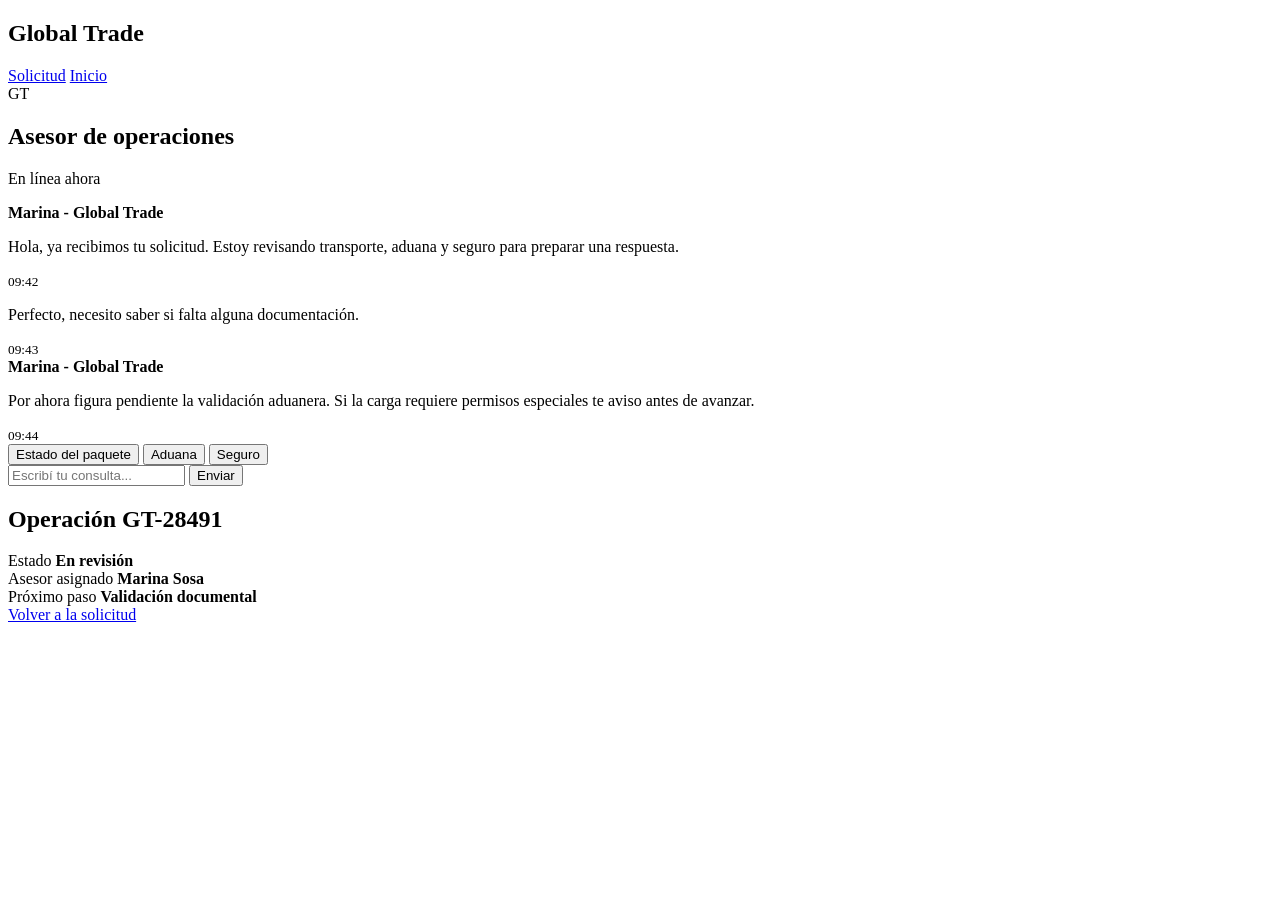
==== asesor.html @ 9d3f3be0 "Add files via upload" ====
<!DOCTYPE html>
<html lang="es">
<head>
<meta charset="UTF-8">
<meta name="viewport" content="width=device-width, initial-scale=1.0">
<title>Asesor log&iacute;stico | Global Trade</title>
<link rel="stylesheet" href="styles.css">
</head>

<body class="asesor-page">

<nav class="nav">
  <h2>Global Trade</h2>
  <div class="nav-links">
    <a href="enviado correcto.html">Solicitud</a>
    <a href="mys.html">Inicio</a>
  </div>
</nav>

<main class="advisor-shell">
  <section class="advisor-panel">
    <div class="advisor-header">
      <div class="advisor-avatar">GT</div>
      <div>
        <h1>Asesor de operaciones</h1>
        <p><span></span> En l&iacute;nea ahora</p>
      </div>
    </div>

    <div class="chat-window" id="chatWindow">
      <div class="message advisor">
        <strong>Marina - Global Trade</strong>
        <p>Hola, ya recibimos tu solicitud. Estoy revisando transporte, aduana y seguro para preparar una respuesta.</p>
        <small>09:42</small>
      </div>

      <div class="message user">
        <p>Perfecto, necesito saber si falta alguna documentaci&oacute;n.</p>
        <small>09:43</small>
      </div>

      <div class="message advisor">
        <strong>Marina - Global Trade</strong>
        <p>Por ahora figura pendiente la validaci&oacute;n aduanera. Si la carga requiere permisos especiales te aviso antes de avanzar.</p>
        <small>09:44</small>
      </div>
    </div>

    <div class="quick-actions">
      <button type="button" data-message="Quiero consultar el estado del paquete">Estado del paquete</button>
      <button type="button" data-message="Necesito ayuda con aduana">Aduana</button>
      <button type="button" data-message="Quiero agregar seguro a la carga">Seguro</button>
    </div>

    <form class="advisor-input" id="advisorForm">
      <input id="advisorMessage" type="text" placeholder="Escrib&iacute; tu consulta..." autocomplete="off">
      <button type="submit">Enviar</button>
    </form>
  </section>

  <aside class="case-panel">
    <h2>Operaci&oacute;n GT-28491</h2>

    <div>
      <span>Estado</span>
      <strong>En revisi&oacute;n</strong>
    </div>

    <div>
      <span>Asesor asignado</span>
      <strong>Marina Sosa</strong>
    </div>

    <div>
      <span>Pr&oacute;ximo paso</span>
      <strong>Validaci&oacute;n documental</strong>
    </div>

    <a href="enviado correcto.html" class="btn ghost">Volver a la solicitud</a>
  </aside>
</main>

<script src="asesor.js"></script>

</body>
</html>
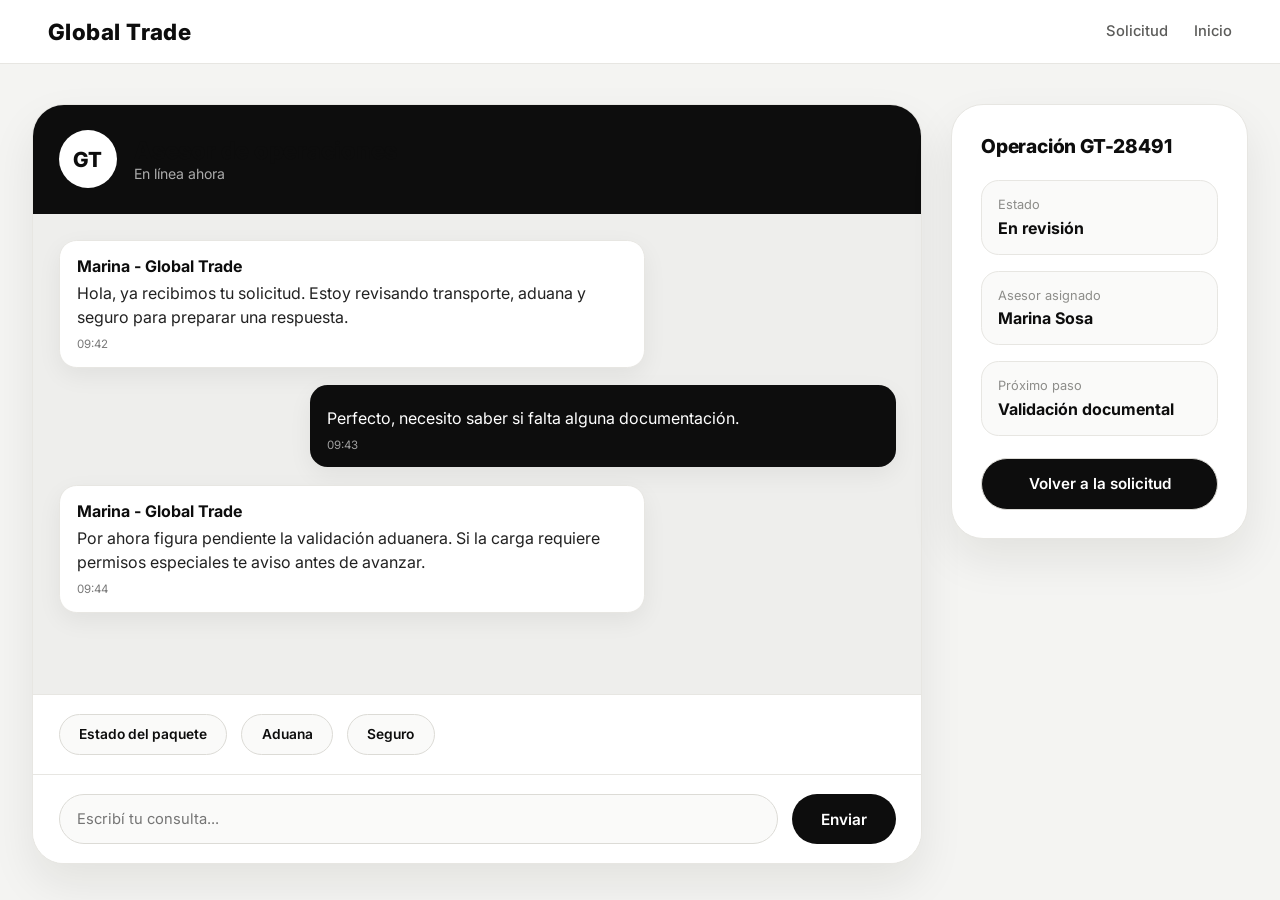
==== commit d5b368b2: "Add files via upload" ====
--- a/asesor.html
+++ b/asesor.html
@@ -13,7 +13,7 @@
   <h2>Global Trade</h2>
   <div class="nav-links">
     <a href="enviado correcto.html">Solicitud</a>
-    <a href="mys.html">Inicio</a>
+    <a href="index.html">Inicio</a>
   </div>
 </nav>
 
--- a/styles.css
+++ b/styles.css
@@ -0,0 +1,1876 @@
+@import url('https://fonts.googleapis.com/css2?family=Inter:wght@300;400;500;600;700;800;900&display=swap');
+
+:root {
+  color-scheme: light;
+  --bg: #f4f4f2;
+  --bg-soft: #eeeeec;
+  --surface: #ffffff;
+  --surface-alt: #fafaf9;
+  --ink: #0d0d0d;
+  --ink-soft: #222222;
+  --body: #5c5c5a;
+  --muted: #8d8d8a;
+  --border: #e7e6e2;
+  --border-strong: #dcdbd6;
+  --accent: #0d0d0d;
+  --accent-contrast: #ffffff;
+  --success: #16a34a;
+  --danger: #dc2626;
+  --radius-xl: 2rem;
+  --radius-lg: 1.5rem;
+  --radius-md: 1.1rem;
+  --radius-sm: 0.75rem;
+  --shadow-sm: 0 8px 24px rgba(20, 20, 18, 0.06);
+  --shadow-md: 0 20px 45px rgba(20, 20, 18, 0.08);
+  --shadow-lg: 0 30px 70px rgba(20, 20, 18, 0.12);
+}
+
+* {
+  box-sizing: border-box;
+  margin: 0;
+  padding: 0;
+}
+
+html {
+  scroll-behavior: smooth;
+}
+
+body {
+  font-family: 'Inter', 'Segoe UI', sans-serif;
+  color: var(--body);
+  min-height: 100vh;
+  overflow-x: hidden;
+  background: var(--bg);
+}
+
+img, video {
+  max-width: 100%;
+  display: block;
+}
+
+h1, h2, h3, h4 {
+  color: var(--ink);
+  font-weight: 800;
+  letter-spacing: -0.01em;
+}
+
+a {
+  color: inherit;
+}
+
+/* ============ HEADER ============ */
+
+.site-header {
+  position: sticky;
+  top: 0;
+  z-index: 100;
+  background: rgba(255, 255, 255, 0.92);
+  backdrop-filter: blur(14px);
+  border-bottom: 1px solid var(--border);
+}
+
+.navbar {
+  max-width: 1280px;
+  margin: 0 auto;
+  padding: 1rem 1.5rem;
+  display: flex;
+  justify-content: space-between;
+  align-items: center;
+  gap: 1.25rem;
+}
+
+.brand {
+  display: flex;
+  align-items: center;
+  gap: 0.7rem;
+  text-decoration: none;
+  color: var(--ink);
+}
+
+.brand-mark {
+  display: grid;
+  place-items: center;
+  width: 40px;
+  height: 40px;
+  border-radius: 12px;
+  background: var(--ink);
+  color: white;
+  flex-shrink: 0;
+}
+
+.brand-mark svg {
+  width: 20px;
+  height: 20px;
+}
+
+.brand-text {
+  display: flex;
+  flex-direction: column;
+  line-height: 1.15;
+}
+
+.brand-text strong {
+  font-weight: 800;
+  font-size: 0.98rem;
+  letter-spacing: 0.02em;
+}
+
+.brand-text span {
+  font-size: 0.62rem;
+  font-weight: 600;
+  letter-spacing: 0.12em;
+  text-transform: uppercase;
+  color: var(--muted);
+}
+
+.nav-links {
+  display: flex;
+  align-items: center;
+  gap: 1.6rem;
+  flex-wrap: wrap;
+}
+
+.nav-links a {
+  color: var(--body);
+  text-decoration: none;
+  font-weight: 500;
+  font-size: 0.92rem;
+  position: relative;
+  padding: 0.3rem 0;
+  transition: color 0.2s ease;
+}
+
+.nav-links a:hover {
+  color: var(--ink);
+}
+
+.nav-links a.active {
+  color: var(--ink);
+  font-weight: 600;
+}
+
+.nav-links a.active::after {
+  content: '';
+  position: absolute;
+  left: 50%;
+  bottom: -0.35rem;
+  width: 4px;
+  height: 4px;
+  border-radius: 50%;
+  background: var(--ink);
+  transform: translateX(-50%);
+}
+
+.header-actions {
+  display: flex;
+  align-items: center;
+  gap: 1.4rem;
+}
+
+.phone-block {
+  display: flex;
+  flex-direction: column;
+  line-height: 1.25;
+  text-align: right;
+}
+
+.phone-block strong {
+  font-size: 0.92rem;
+  font-weight: 700;
+  color: var(--ink);
+}
+
+.phone-block span {
+  font-size: 0.74rem;
+  color: var(--muted);
+}
+
+.login-btn {
+  padding: 0.75rem 1.1rem;
+  border-radius: 999px;
+  background: var(--ink);
+  color: white !important;
+  text-decoration: none;
+  font-weight: 600;
+  font-size: 0.88rem;
+  white-space: nowrap;
+  transition: transform 0.25s ease, box-shadow 0.25s ease, background 0.25s ease;
+}
+
+.login-btn:hover {
+  transform: translateY(-2px);
+  background: #262626;
+}
+
+/* ============ LAYOUT ============ */
+
+.page-shell {
+  max-width: 1280px;
+  margin: 0 auto;
+  padding: 0 1.5rem;
+}
+
+.section {
+  padding: 5.5rem 0 0;
+}
+
+.eyebrow {
+  display: inline-flex;
+  align-items: center;
+  gap: 0.4rem;
+  padding: 0.4rem 0.85rem;
+  border: 1px solid var(--border-strong);
+  background: var(--surface);
+  color: var(--ink-soft);
+  border-radius: 999px;
+  font-size: 0.72rem;
+  font-weight: 700;
+  letter-spacing: 0.14em;
+  text-transform: uppercase;
+  margin-bottom: 1.1rem;
+}
+
+.eyebrow::before {
+  content: '';
+  width: 6px;
+  height: 6px;
+  border-radius: 50%;
+  background: var(--ink);
+}
+
+/* ============ HERO ============ */
+
+.hero-section {
+  background: var(--bg-soft);
+  padding: 3rem 0 4rem;
+}
+
+.hero {
+  max-width: 1280px;
+  margin: 0 auto;
+  padding: 2.5rem 1.5rem 3.5rem;
+  display: grid;
+  grid-template-columns: 1.05fr 0.95fr;
+  gap: 3rem;
+  align-items: center;
+}
+
+.hero h1 {
+  font-size: clamp(2.3rem, 3.6vw, 3.4rem);
+  line-height: 1.08;
+  margin-bottom: 1.2rem;
+}
+
+.hero h1 .muted-line {
+  color: var(--muted);
+  font-weight: 700;
+  display: block;
+}
+
+.hero p {
+  color: var(--body);
+  line-height: 1.75;
+  max-width: 480px;
+  font-size: 1.02rem;
+}
+
+.hero-actions {
+  display: flex;
+  flex-wrap: wrap;
+  align-items: center;
+  gap: 1.4rem;
+  margin: 1.8rem 0 2.4rem;
+}
+
+.btn {
+  display: inline-flex;
+  align-items: center;
+  justify-content: center;
+  gap: 0.5rem;
+  padding: 1rem 1.6rem;
+  border-radius: 999px;
+  text-decoration: none;
+  font-weight: 600;
+  font-size: 0.95rem;
+  white-space: nowrap;
+  border: 1px solid transparent;
+  cursor: pointer;
+  transition: transform 0.25s ease, box-shadow 0.25s ease, background 0.25s ease, color 0.25s ease;
+}
+
+.btn svg {
+  width: 16px;
+  height: 16px;
+  flex-shrink: 0;
+}
+
+.btn.primary {
+  color: white;
+  background: var(--ink);
+  box-shadow: var(--shadow-sm);
+}
+
+.btn.primary:hover {
+  transform: translateY(-2px);
+  background: #262626;
+  box-shadow: var(--shadow-md);
+}
+
+.btn.outline {
+  color: var(--ink);
+  background: var(--surface);
+  border-color: var(--border-strong);
+}
+
+.btn.outline:hover {
+  transform: translateY(-2px);
+  border-color: var(--ink);
+  box-shadow: var(--shadow-sm);
+}
+
+.btn.inverse {
+  color: var(--ink);
+  background: white;
+}
+
+.btn.inverse:hover {
+  transform: translateY(-2px);
+  box-shadow: var(--shadow-md);
+}
+
+.play-link {
+  display: inline-flex;
+  align-items: center;
+  gap: 0.7rem;
+  text-decoration: none;
+  color: var(--ink);
+  font-weight: 600;
+  font-size: 0.92rem;
+}
+
+.play-circle {
+  display: grid;
+  place-items: center;
+  width: 46px;
+  height: 46px;
+  border-radius: 50%;
+  background: var(--surface);
+  border: 1px solid var(--border-strong);
+  box-shadow: var(--shadow-sm);
+  transition: transform 0.25s ease, box-shadow 0.25s ease;
+}
+
+.play-link:hover .play-circle {
+  transform: scale(1.06);
+  box-shadow: var(--shadow-md);
+}
+
+.play-circle svg {
+  width: 15px;
+  height: 15px;
+  margin-left: 2px;
+}
+
+.hero-badges {
+  list-style: none;
+  display: grid;
+  grid-template-columns: repeat(2, minmax(0, 1fr));
+  gap: 1.3rem 1.6rem;
+}
+
+.hero-badge {
+  display: flex;
+  align-items: center;
+  gap: 0.7rem;
+}
+
+.badge-icon {
+  display: grid;
+  place-items: center;
+  width: 22px;
+  height: 22px;
+  color: var(--ink);
+  flex-shrink: 0;
+}
+
+.badge-icon svg {
+  width: 100%;
+  height: 100%;
+}
+
+.hero-badge span {
+  display: block;
+  font-size: 0.8rem;
+  line-height: 1.35;
+  color: var(--body);
+  font-weight: 500;
+}
+
+.hero-media {
+  position: relative;
+}
+
+.hero-image-frame {
+  position: relative;
+  border-radius: var(--radius-xl);
+  overflow: hidden;
+  min-height: 460px;
+  box-shadow: var(--shadow-lg);
+}
+
+.hero-image-frame img {
+  width: 100%;
+  height: 100%;
+  min-height: 460px;
+  object-fit: cover;
+}
+
+.hero-image-frame::after {
+  content: '';
+  position: absolute;
+  inset: 0;
+  background: linear-gradient(180deg, rgba(13, 13, 13, 0.05), rgba(13, 13, 13, 0.35));
+}
+
+.trust-badge {
+  position: absolute;
+  top: 1.6rem;
+  right: -1rem;
+  display: flex;
+  align-items: center;
+  gap: 0.8rem;
+  padding: 0.9rem 1.2rem;
+  background: var(--surface);
+  border-radius: 999px;
+  box-shadow: var(--shadow-lg);
+  z-index: 2;
+}
+
+.avatar-stack {
+  display: flex;
+}
+
+.avatar-stack img {
+  width: 34px;
+  height: 34px;
+  border-radius: 50%;
+  border: 2px solid white;
+  object-fit: cover;
+}
+
+.avatar-stack img:not(:first-child) {
+  margin-left: -12px;
+}
+
+.trust-badge p {
+  font-size: 0.8rem;
+  line-height: 1.3;
+  color: var(--body);
+}
+
+.trust-badge strong {
+  display: block;
+  color: var(--ink);
+  font-size: 0.95rem;
+}
+
+/* ============ STATS STRIP ============ */
+
+.stats-bar {
+  position: relative;
+  z-index: 3;
+  max-width: 1120px;
+  margin: -3.2rem auto 0;
+  padding: 1.6rem 1rem;
+  display: grid;
+  grid-template-columns: repeat(4, minmax(0, 1fr));
+  gap: 1rem;
+  background: var(--ink);
+  border-radius: var(--radius-lg);
+  box-shadow: var(--shadow-lg);
+}
+
+.stat-item {
+  padding: 0.4rem;
+  text-align: center;
+  border-left: 1px solid rgba(255, 255, 255, 0.14);
+}
+
+.stat-item:first-child {
+  border-left: none;
+}
+
+.stat-item strong {
+  display: block;
+  color: white;
+  font-size: 1.5rem;
+  margin-bottom: 0.25rem;
+}
+
+.stat-item span {
+  color: rgba(255, 255, 255, 0.6);
+  font-size: 0.82rem;
+}
+
+/* ============ CONTENT PANEL ============ */
+
+.content-panel {
+  background: var(--surface);
+  border-radius: var(--radius-xl) var(--radius-xl) 0 0;
+  padding-top: 1rem;
+  margin-top: -2.5rem;
+  position: relative;
+  z-index: 1;
+}
+
+.section-heading {
+  max-width: 760px;
+  margin-bottom: 2.2rem;
+}
+
+.section-head-row {
+  display: flex;
+  justify-content: space-between;
+  align-items: flex-end;
+  gap: 1rem;
+  max-width: 100%;
+}
+
+.section-heading h2 {
+  font-size: clamp(1.85rem, 2.4vw, 2.5rem);
+  line-height: 1.15;
+  margin-bottom: 0.75rem;
+}
+
+.section-heading p {
+  color: var(--body);
+  line-height: 1.75;
+}
+
+.text-link {
+  display: inline-flex;
+  align-items: center;
+  gap: 0.4rem;
+  color: var(--ink);
+  text-decoration: none;
+  font-weight: 600;
+  font-size: 0.92rem;
+  white-space: nowrap;
+  padding-bottom: 0.4rem;
+}
+
+.text-link svg {
+  width: 16px;
+  height: 16px;
+  transition: transform 0.2s ease;
+}
+
+.text-link:hover svg {
+  transform: translateX(3px);
+}
+
+/* ============ ABOUT ============ */
+
+.about-grid {
+  display: grid;
+  grid-template-columns: 0.95fr 1.05fr;
+  gap: 3.5rem;
+  align-items: center;
+  padding-bottom: 6rem;
+}
+
+.about-copy h2 {
+  font-size: clamp(1.8rem, 2.3vw, 2.3rem);
+  line-height: 1.2;
+  margin-bottom: 1rem;
+}
+
+.about-copy h2 .muted-line {
+  color: var(--muted);
+}
+
+.about-copy p {
+  line-height: 1.8;
+  margin-bottom: 1.6rem;
+}
+
+.about-feature {
+  display: flex;
+  align-items: center;
+  gap: 0.9rem;
+  padding: 1rem 0;
+  border-top: 1px solid var(--border);
+  border-bottom: 1px solid var(--border);
+  margin-bottom: 1.8rem;
+}
+
+.about-feature .badge-icon {
+  width: 26px;
+  height: 26px;
+}
+
+.about-feature span {
+  font-weight: 500;
+  color: var(--ink-soft);
+  font-size: 0.95rem;
+}
+
+.about-media {
+  position: relative;
+  min-height: 420px;
+}
+
+.about-img-main {
+  width: 78%;
+  border-radius: var(--radius-lg);
+  overflow: hidden;
+  box-shadow: var(--shadow-md);
+}
+
+.about-img-main img {
+  width: 100%;
+  height: 340px;
+  object-fit: cover;
+}
+
+.about-img-sub {
+  position: absolute;
+  right: 0;
+  bottom: -1.5rem;
+  width: 52%;
+  border-radius: var(--radius-lg);
+  overflow: hidden;
+  border: 6px solid var(--surface);
+  box-shadow: var(--shadow-lg);
+}
+
+.about-img-sub img {
+  width: 100%;
+  height: 220px;
+  object-fit: cover;
+}
+
+/* ============ SERVICES ============ */
+
+.services-grid,
+.benefits-grid,
+.process-grid,
+.quote-grid {
+  display: grid;
+  gap: 1.3rem;
+}
+
+.services-grid {
+  grid-template-columns: repeat(auto-fit, minmax(250px, 1fr));
+  padding-bottom: 6rem;
+}
+
+.service-card {
+  position: relative;
+  background: var(--surface-alt);
+  border: 1px solid var(--border);
+  border-radius: var(--radius-lg);
+  overflow: hidden;
+  transition: transform 0.25s ease, box-shadow 0.25s ease, border-color 0.25s ease;
+}
+
+.service-card:hover {
+  transform: translateY(-5px);
+  box-shadow: var(--shadow-md);
+  border-color: var(--border-strong);
+}
+
+.service-media {
+  height: 160px;
+  overflow: hidden;
+}
+
+.service-media img {
+  width: 100%;
+  height: 100%;
+  object-fit: cover;
+  transition: transform 0.4s ease;
+}
+
+.service-card:hover .service-media img {
+  transform: scale(1.06);
+}
+
+.service-body {
+  padding: 1.4rem 1.4rem 1.6rem;
+  position: relative;
+}
+
+.service-body h3 {
+  font-size: 1.08rem;
+  margin-bottom: 0.7rem;
+}
+
+.service-list {
+  list-style: none;
+  display: flex;
+  flex-direction: column;
+  gap: 0.45rem;
+  margin-bottom: 0.5rem;
+}
+
+.service-list li {
+  display: flex;
+  align-items: flex-start;
+  gap: 0.5rem;
+  font-size: 0.86rem;
+  color: var(--body);
+  line-height: 1.4;
+}
+
+.service-list svg {
+  width: 15px;
+  height: 15px;
+  flex-shrink: 0;
+  margin-top: 0.15rem;
+  color: var(--ink);
+}
+
+.service-arrow {
+  position: absolute;
+  right: 1.2rem;
+  bottom: 1.2rem;
+  display: grid;
+  place-items: center;
+  width: 38px;
+  height: 38px;
+  border-radius: 50%;
+  background: var(--ink);
+  color: white;
+  transition: transform 0.25s ease;
+}
+
+.service-card:hover .service-arrow {
+  transform: rotate(45deg);
+}
+
+.service-arrow svg {
+  width: 15px;
+  height: 15px;
+}
+
+/* ============ BENEFITS ============ */
+
+.benefits-grid {
+  grid-template-columns: repeat(auto-fit, minmax(230px, 1fr));
+  padding-bottom: 6rem;
+}
+
+.benefit-card {
+  padding: 1.6rem;
+  background: var(--surface);
+  border: 1px solid var(--border);
+  border-radius: var(--radius-lg);
+  transition: transform 0.25s ease, box-shadow 0.25s ease, border-color 0.25s ease;
+}
+
+.benefit-card:hover {
+  transform: translateY(-4px);
+  box-shadow: var(--shadow-md);
+  border-color: var(--border-strong);
+}
+
+.benefit-icon {
+  display: grid;
+  place-items: center;
+  width: 46px;
+  height: 46px;
+  border-radius: 14px;
+  background: var(--bg-soft);
+  color: var(--ink);
+  margin-bottom: 1.1rem;
+}
+
+.benefit-icon svg {
+  width: 22px;
+  height: 22px;
+}
+
+.benefit-card h3 {
+  font-size: 1.05rem;
+  margin-bottom: 0.5rem;
+}
+
+.benefit-card p {
+  line-height: 1.7;
+  font-size: 0.92rem;
+}
+
+/* ============ PROCESS ============ */
+
+.process-grid {
+  grid-template-columns: repeat(auto-fit, minmax(210px, 1fr));
+  padding-bottom: 6rem;
+}
+
+.process-card {
+  padding: 1.6rem;
+  background: var(--surface-alt);
+  border: 1px solid var(--border);
+  border-radius: var(--radius-lg);
+}
+
+.process-number {
+  width: 42px;
+  height: 42px;
+  display: grid;
+  place-items: center;
+  border-radius: 50%;
+  background: var(--ink);
+  color: white;
+  font-weight: 700;
+  font-size: 0.9rem;
+  margin-bottom: 1rem;
+}
+
+.process-card h3 {
+  font-size: 1.02rem;
+  margin-bottom: 0.5rem;
+}
+
+.process-card p {
+  line-height: 1.7;
+  font-size: 0.92rem;
+}
+
+/* ============ QUOTE GRID ============ */
+
+.quote-grid {
+  grid-template-columns: repeat(2, minmax(0, 1fr));
+  padding-bottom: 6rem;
+}
+
+.quote-card {
+  display: block;
+  text-decoration: none;
+  color: inherit;
+  padding: 1.8rem;
+  background: var(--surface);
+  border: 1px solid var(--border);
+  border-radius: var(--radius-lg);
+  transition: transform 0.25s ease, box-shadow 0.25s ease, border-color 0.25s ease;
+}
+
+.quote-card:hover {
+  transform: translateY(-4px);
+  box-shadow: var(--shadow-md);
+  border-color: var(--border-strong);
+}
+
+.quote-card h3 {
+  font-size: 1.15rem;
+  margin-bottom: 0.5rem;
+}
+
+.quote-card p {
+  line-height: 1.7;
+}
+
+/* ============ FORMS ============ */
+
+.form-shell {
+  background: var(--surface-alt);
+  border: 1px solid var(--border);
+  border-radius: var(--radius-xl);
+  padding: 2rem;
+  margin-bottom: 6rem;
+}
+
+.form-shell-header {
+  margin-bottom: 1.8rem;
+}
+
+.form-shell-header h2 {
+  font-size: clamp(1.6rem, 2vw, 2rem);
+  margin-bottom: 0.4rem;
+}
+
+.form-shell-header p {
+  line-height: 1.7;
+}
+
+.form-grid {
+  display: grid;
+  grid-template-columns: 1.35fr 0.85fr;
+  gap: 1.6rem;
+}
+
+.quote-form {
+  display: flex;
+  flex-direction: column;
+  gap: 0.9rem;
+}
+
+.form-block h3 {
+  color: var(--ink);
+  font-size: 1rem;
+  margin-top: 0.3rem;
+}
+
+.quote-form h3 {
+  font-size: 0.72rem;
+  font-weight: 700;
+  letter-spacing: 0.08em;
+  text-transform: uppercase;
+  color: var(--muted);
+  padding-bottom: 0.6rem;
+  margin-top: 0.8rem;
+  border-bottom: 1px solid var(--border);
+}
+
+.quote-form h3:first-child {
+  margin-top: 0;
+}
+
+.quote-form input,
+.quote-form select,
+.quote-form textarea {
+  width: 100%;
+  padding: 0.9rem 1rem;
+  border-radius: var(--radius-sm);
+  border: 1px solid var(--border-strong);
+  background: var(--surface);
+  color: var(--ink);
+  font-family: inherit;
+  font-size: 0.95rem;
+  outline: none;
+  transition: border-color 0.25s ease, box-shadow 0.25s ease;
+}
+
+.quote-form textarea {
+  min-height: 110px;
+  resize: vertical;
+}
+
+.quote-form input:focus,
+.quote-form select:focus,
+.quote-form textarea:focus {
+  border-color: var(--ink);
+  box-shadow: 0 0 0 3px rgba(13, 13, 13, 0.08);
+}
+
+.quote-form input::placeholder,
+.quote-form textarea::placeholder {
+  color: var(--muted);
+}
+
+.quote-form > label {
+  font-size: 0.72rem;
+  font-weight: 700;
+  letter-spacing: 0.06em;
+  text-transform: uppercase;
+  color: var(--muted);
+  margin-top: 0.2rem;
+}
+
+.checkbox-group {
+  display: flex;
+  flex-wrap: wrap;
+  gap: 0.7rem;
+}
+
+.checkbox-group label {
+  display: flex;
+  align-items: center;
+  gap: 0.45rem;
+  padding: 0.6rem 0.9rem;
+  border-radius: 999px;
+  color: var(--body);
+  background: var(--surface);
+  border: 1px solid var(--border-strong);
+  font-size: 0.88rem;
+  transition: border-color 0.2s ease, background 0.2s ease;
+}
+
+.checkbox-group input {
+  accent-color: var(--ink);
+}
+
+.checkbox-group label:has(input:checked) {
+  border-color: var(--ink);
+  background: var(--bg-soft);
+  color: var(--ink);
+  font-weight: 500;
+}
+
+.form-block {
+  padding: 1.1rem;
+  border-radius: var(--radius-md);
+  background: var(--surface);
+  border: 1px solid var(--border);
+}
+
+.upload-grid {
+  display: grid;
+  grid-template-columns: repeat(2, minmax(0, 1fr));
+  gap: 0.75rem;
+  margin-top: 0.7rem;
+}
+
+.upload-box {
+  position: relative;
+  display: flex;
+  flex-direction: column;
+  align-items: center;
+  justify-content: center;
+  gap: 0.4rem;
+  min-height: 104px;
+  padding: 1rem;
+  border-radius: var(--radius-sm);
+  border: 1.5px dashed var(--border-strong);
+  background: var(--surface-alt);
+  color: var(--muted);
+  font-size: 0.85rem;
+  text-align: center;
+  cursor: pointer;
+  transition: transform 0.25s ease, border-color 0.25s ease, background 0.25s ease;
+}
+
+.upload-box::before {
+  content: "";
+  width: 20px;
+  height: 20px;
+  background: url("data:image/svg+xml,%3Csvg xmlns='http://www.w3.org/2000/svg' viewBox='0 0 24 24' fill='none' stroke='%238d8d8a' stroke-width='1.8' stroke-linecap='round' stroke-linejoin='round'%3E%3Cpath d='M12 16V4M12 4l-4 4M12 4l4 4'/%3E%3Cpath d='M4 16v2a2 2 0 002 2h12a2 2 0 002-2v-2'/%3E%3C/svg%3E") no-repeat center / contain;
+}
+
+.upload-box:hover {
+  transform: translateY(-2px);
+  border-color: var(--ink);
+  background: var(--bg-soft);
+}
+
+.upload-box input {
+  position: absolute;
+  inset: 0;
+  opacity: 0;
+  cursor: pointer;
+}
+
+.info-panel {
+  padding: 1.4rem;
+  align-self: start;
+  display: flex;
+  flex-direction: column;
+  gap: 1rem;
+}
+
+.panel-card {
+  padding: 1.3rem 1.4rem;
+  border-radius: var(--radius-md);
+  background: var(--surface);
+  border: 1px solid var(--border);
+}
+
+.panel-card h3 {
+  font-size: 0.72rem;
+  font-weight: 700;
+  letter-spacing: 0.08em;
+  text-transform: uppercase;
+  color: var(--muted);
+  margin-bottom: 0.9rem;
+}
+
+.panel-card ul {
+  list-style: none;
+  padding-left: 0;
+  display: flex;
+  flex-direction: column;
+  gap: 0.65rem;
+}
+
+.panel-card li {
+  position: relative;
+  padding-left: 1.3rem;
+  line-height: 1.5;
+  font-size: 0.92rem;
+}
+
+.panel-card li::before {
+  content: "";
+  position: absolute;
+  left: 0;
+  top: 0.5em;
+  width: 7px;
+  height: 7px;
+  border-radius: 2px;
+  background: var(--ink);
+}
+
+button {
+  width: 100%;
+  padding: 1rem 1rem;
+  border: none;
+  border-radius: var(--radius-sm);
+  background: var(--ink);
+  color: white;
+  font-family: inherit;
+  font-size: 0.96rem;
+  font-weight: 600;
+  cursor: pointer;
+  transition: transform 0.25s ease, box-shadow 0.25s ease, background 0.25s ease;
+}
+
+button:hover {
+  transform: translateY(-2px);
+  background: #262626;
+  box-shadow: var(--shadow-sm);
+}
+
+/* ============ CTA ============ */
+
+.cta-card {
+  position: relative;
+  padding: 3rem;
+  display: flex;
+  justify-content: space-between;
+  align-items: center;
+  gap: 1.5rem;
+  background: var(--ink);
+  border-radius: var(--radius-xl);
+  overflow: hidden;
+  margin-bottom: 5rem;
+}
+
+.cta-card::before {
+  content: '';
+  position: absolute;
+  inset: 0;
+  background: linear-gradient(120deg, rgba(255, 255, 255, 0.06), transparent 60%);
+}
+
+.cta-card > * {
+  position: relative;
+  z-index: 1;
+}
+
+.cta-card h2 {
+  color: white;
+  font-size: clamp(1.5rem, 2.2vw, 2rem);
+  margin-bottom: 0.6rem;
+}
+
+.cta-card p {
+  color: rgba(255, 255, 255, 0.65);
+  line-height: 1.7;
+  max-width: 480px;
+}
+
+.cta-card .eyebrow {
+  background: rgba(255, 255, 255, 0.08);
+  border-color: rgba(255, 255, 255, 0.16);
+  color: rgba(255, 255, 255, 0.85);
+}
+
+.cta-card .eyebrow::before {
+  background: white;
+}
+
+/* ============ FOOTER ============ */
+
+.site-footer {
+  background: var(--surface);
+  border-top: 1px solid var(--border);
+}
+
+.footer-grid {
+  max-width: 1280px;
+  margin: 0 auto;
+  padding: 3.5rem 1.5rem 2rem;
+  display: grid;
+  grid-template-columns: 1.4fr repeat(3, 1fr);
+  gap: 2rem;
+}
+
+.footer-brand p {
+  color: var(--body);
+  line-height: 1.7;
+  margin-top: 0.8rem;
+  max-width: 280px;
+}
+
+.footer-col h4 {
+  font-size: 0.85rem;
+  text-transform: uppercase;
+  letter-spacing: 0.08em;
+  margin-bottom: 1rem;
+  color: var(--ink);
+}
+
+.footer-col ul {
+  list-style: none;
+  display: flex;
+  flex-direction: column;
+  gap: 0.65rem;
+}
+
+.footer-col a {
+  color: var(--body);
+  text-decoration: none;
+  font-size: 0.92rem;
+  transition: color 0.2s ease;
+}
+
+.footer-col a:hover {
+  color: var(--ink);
+}
+
+.footer-bottom {
+  max-width: 1280px;
+  margin: 0 auto;
+  padding: 1.5rem 1.5rem 2.2rem;
+  border-top: 1px solid var(--border);
+  color: var(--muted);
+  font-size: 0.85rem;
+  text-align: center;
+}
+
+/* ============ REVEAL ANIM ============ */
+
+.reveal {
+  opacity: 0;
+  transform: translateY(24px);
+  transition: opacity 0.7s ease, transform 0.7s ease;
+}
+
+.reveal.visible {
+  opacity: 1;
+  transform: translateY(0);
+}
+
+#imoField {
+  transition: all 0.3s ease;
+  opacity: 0;
+  transform: translateY(-8px);
+}
+
+#imoField.active {
+  opacity: 1;
+  transform: translateY(0);
+}
+
+/* ============ ASESOR / CHAT PAGE ============ */
+
+body.asesor-page {
+  background: var(--bg);
+  min-height: 100vh;
+}
+
+.nav {
+  display: flex;
+  justify-content: space-between;
+  align-items: center;
+  padding: 1.1rem 3rem;
+  background: var(--surface);
+  color: var(--ink);
+  border-bottom: 1px solid var(--border);
+}
+
+.nav h2 {
+  font-size: 1.4rem;
+  letter-spacing: 0.02em;
+}
+
+.nav .nav-links {
+  display: flex;
+  gap: 1.6rem;
+}
+
+.nav .nav-links a {
+  color: var(--body);
+  text-decoration: none;
+  font-weight: 500;
+  transition: color 0.25s ease;
+}
+
+.nav .nav-links a:hover {
+  color: var(--ink);
+}
+
+.advisor-shell {
+  width: 95%;
+  max-width: 1400px;
+  margin: 2.5rem auto;
+  display: grid;
+  grid-template-columns: 3fr 1fr;
+  gap: 1.8rem;
+}
+
+.advisor-panel {
+  background: var(--surface);
+  border-radius: var(--radius-xl);
+  overflow: hidden;
+  box-shadow: var(--shadow-md);
+  border: 1px solid var(--border);
+}
+
+.advisor-header {
+  display: flex;
+  align-items: center;
+  gap: 1.1rem;
+  padding: 1.6rem;
+  background: var(--ink);
+  color: white;
+}
+
+.advisor-header p {
+  color: rgba(255, 255, 255, 0.65);
+  font-size: 0.88rem;
+}
+
+.advisor-avatar {
+  width: 58px;
+  height: 58px;
+  border-radius: 50%;
+  background: white;
+  color: var(--ink);
+  display: flex;
+  justify-content: center;
+  align-items: center;
+  font-size: 1.3rem;
+  font-weight: 800;
+  flex-shrink: 0;
+}
+
+.chat-window {
+  padding: 1.6rem;
+  height: 480px;
+  overflow-y: auto;
+  background: var(--bg-soft);
+}
+
+.message {
+  max-width: 70%;
+  margin-bottom: 1.1rem;
+  padding: 0.95rem 1.1rem;
+  border-radius: 1.1rem;
+  animation: fade 0.3s;
+}
+
+.message p {
+  margin-top: 0.35rem;
+  line-height: 1.5;
+}
+
+.message small {
+  display: block;
+  margin-top: 0.5rem;
+  opacity: 0.6;
+  font-size: 0.72rem;
+}
+
+.message.advisor {
+  background: var(--surface);
+  border: 1px solid var(--border);
+  color: var(--ink-soft);
+  box-shadow: var(--shadow-sm);
+}
+
+.message.advisor strong {
+  color: var(--ink);
+}
+
+.message.user {
+  background: var(--ink);
+  color: white;
+  margin-left: auto;
+  box-shadow: var(--shadow-sm);
+}
+
+.quick-actions {
+  display: flex;
+  gap: 0.9rem;
+  padding: 1.2rem 1.6rem;
+  flex-wrap: wrap;
+  background: var(--surface);
+  border-top: 1px solid var(--border);
+}
+
+.quick-actions button {
+  border: 1px solid var(--border-strong);
+  background: var(--surface-alt);
+  color: var(--ink);
+  padding: 0.7rem 1.2rem;
+  border-radius: 999px;
+  cursor: pointer;
+  font-weight: 600;
+  font-size: 0.86rem;
+  transition: 0.25s ease;
+  width: auto;
+}
+
+.quick-actions button:hover {
+  background: var(--ink);
+  color: white;
+  border-color: var(--ink);
+  transform: translateY(-2px);
+  box-shadow: none;
+}
+
+.advisor-input {
+  display: flex;
+  padding: 1.2rem 1.6rem;
+  gap: 0.9rem;
+  border-top: 1px solid var(--border);
+  background: var(--surface);
+}
+
+.advisor-input input {
+  flex: 1;
+  padding: 0.95rem 1.1rem;
+  border-radius: 999px;
+  border: 1px solid var(--border-strong);
+  background: var(--surface-alt);
+  font-size: 0.92rem;
+  font-family: inherit;
+  outline: none;
+  transition: border-color 0.2s ease;
+}
+
+.advisor-input input:focus {
+  border-color: var(--ink);
+}
+
+.advisor-input button {
+  background: var(--ink);
+  color: white;
+  border: none;
+  border-radius: 999px;
+  padding: 0.95rem 1.8rem;
+  cursor: pointer;
+  font-weight: 600;
+  transition: 0.25s ease;
+  width: auto;
+  box-shadow: none;
+}
+
+.advisor-input button:hover {
+  background: #262626;
+  transform: none;
+  box-shadow: none;
+}
+
+.case-panel {
+  background: var(--surface);
+  border-radius: var(--radius-xl);
+  padding: 1.8rem;
+  box-shadow: var(--shadow-md);
+  border: 1px solid var(--border);
+  height: fit-content;
+  transition: transform 0.25s ease;
+}
+
+.case-panel:hover,
+.advisor-panel:hover {
+  transform: translateY(-3px);
+}
+
+.case-panel h2 {
+  margin-bottom: 1.4rem;
+  color: var(--ink);
+  font-size: 1.2rem;
+}
+
+.case-panel div {
+  background: var(--surface-alt);
+  border: 1px solid var(--border);
+  padding: 1rem;
+  margin-bottom: 1rem;
+  border-radius: var(--radius-md);
+}
+
+.case-panel span {
+  display: block;
+  color: var(--muted);
+  margin-bottom: 0.35rem;
+  font-size: 0.8rem;
+}
+
+.case-panel strong {
+  font-size: 1rem;
+  color: var(--ink);
+}
+
+.case-panel .btn.ghost {
+  display: block;
+  text-align: center;
+  text-decoration: none;
+  margin-top: 1.4rem;
+  background: var(--ink);
+  color: white;
+  padding: 0.95rem;
+  border-radius: 999px;
+  transition: 0.25s;
+}
+
+.case-panel .btn.ghost:hover {
+  background: #262626;
+}
+
+.btn.ghost {
+  color: var(--ink);
+  background: var(--surface);
+  border: 1px solid var(--border-strong);
+}
+
+.btn.ghost:hover {
+  border-color: var(--ink);
+  background: var(--surface-alt);
+}
+
+.chat-window::-webkit-scrollbar {
+  width: 8px;
+}
+
+.chat-window::-webkit-scrollbar-thumb {
+  background: var(--border-strong);
+  border-radius: 10px;
+}
+
+@keyframes fade {
+  from {
+    opacity: 0;
+    transform: translateY(10px);
+  }
+  to {
+    opacity: 1;
+    transform: translateY(0);
+  }
+}
+
+/* ============ CONFIRMATION PAGE ============ */
+
+.confirmacion {
+  position: relative;
+  min-height: 100vh;
+  display: flex;
+  align-items: flex-start;
+  justify-content: center;
+  overflow: hidden;
+  padding: 4.5rem 1.25rem 3.5rem;
+  background: var(--bg);
+}
+
+.confirm-hero-media {
+  position: absolute;
+  inset: 0;
+  z-index: -2;
+}
+
+.confirm-hero-media img {
+  width: 100%;
+  height: 100%;
+  object-fit: cover;
+}
+
+.overlay {
+  position: absolute;
+  inset: 0;
+  background: linear-gradient(180deg, rgba(244, 244, 242, 0.55) 0%, var(--bg) 42%, var(--bg) 100%);
+  z-index: -1;
+}
+
+.confirm-container {
+  width: 100%;
+  max-width: 960px;
+  color: var(--ink);
+  text-align: center;
+  opacity: 0;
+  transform: translateY(40px);
+  animation: fadeUp 0.8s ease forwards;
+}
+
+.confirm-container h1 {
+  font-size: clamp(1.7rem, 3vw, 2.3rem);
+}
+
+.check {
+  width: 58px;
+  height: 58px;
+  margin: 0 auto 1.2rem;
+  border-radius: 50%;
+  background: var(--success);
+  display: flex;
+  align-items: center;
+  justify-content: center;
+  font-size: 1.5rem;
+  color: white;
+  box-shadow: var(--shadow-md);
+}
+
+.subtitle {
+  color: var(--body);
+  margin-bottom: 1.2rem;
+}
+
+.card {
+  background: var(--surface);
+  border: 1px solid var(--border);
+  box-shadow: var(--shadow-sm);
+  padding: 1.4rem;
+  border-radius: var(--radius-lg);
+  margin-top: 1rem;
+  text-align: left;
+}
+
+.card h3 {
+  font-size: 1.05rem;
+}
+
+.grid {
+  display: grid;
+  grid-template-columns: 1fr 1fr;
+  gap: 0.9rem;
+  margin-top: 0.8rem;
+}
+
+.grid > div {
+  background: var(--surface-alt);
+  border-radius: var(--radius-sm);
+  padding: 0.85rem 1rem;
+}
+
+.grid span {
+  font-size: 0.75rem;
+  color: var(--muted);
+}
+
+.grid strong {
+  display: block;
+  font-size: 0.95rem;
+  color: var(--ink);
+  margin-top: 0.2rem;
+}
+
+.card.next ul {
+  list-style: none;
+  display: flex;
+  flex-direction: column;
+  gap: 0.55rem;
+  margin-top: 0.8rem;
+  color: var(--body);
+}
+
+.actions {
+  margin-top: 1.4rem;
+  display: flex;
+  gap: 0.9rem;
+}
+
+.btn.primary,
+.btn.ghost {
+  flex: 1;
+  padding: 0.9rem;
+  border-radius: 999px;
+  text-align: center;
+  text-decoration: none;
+}
+
+.status-grid,
+.insurance-grid {
+  display: grid;
+  grid-template-columns: repeat(4, minmax(0, 1fr));
+  gap: 0.85rem;
+  margin-top: 1rem;
+}
+
+.status-item,
+.insurance-grid div,
+.approval-list .approval-doc {
+  background: var(--surface-alt);
+  border: 1px solid var(--border);
+  border-radius: var(--radius-md);
+  padding: 1.1rem 1.2rem;
+  transition: all 0.3s ease;
+}
+
+.status-item span {
+  display: inline-flex;
+  align-items: center;
+  justify-content: center;
+  width: 32px;
+  height: 32px;
+  margin-bottom: 0.7rem;
+  border-radius: 50%;
+  background: var(--bg-soft);
+  color: var(--ink);
+  font-size: 0.72rem;
+  font-weight: 700;
+}
+
+.status-item.active {
+  border-color: rgba(22, 163, 74, 0.35);
+  background: rgba(22, 163, 74, 0.06);
+}
+
+.status-item.active span {
+  background: var(--success);
+  color: white;
+}
+
+.status-item strong,
+.approval-list strong,
+.insurance-grid strong {
+  display: block;
+  color: var(--ink);
+  font-size: 0.95rem;
+}
+
+.status-item p,
+.approval-list p {
+  margin: 0.5rem 0 0;
+  color: var(--muted);
+  font-size: 0.8rem;
+  line-height: 1.45;
+}
+
+.approval-list {
+  display: grid;
+  grid-template-columns: 1fr 1fr;
+  gap: 0.85rem;
+  margin-top: 1rem;
+}
+
+.insurance-grid {
+  grid-template-columns: repeat(3, minmax(0, 1fr));
+}
+
+.insurance-grid span {
+  display: block;
+  margin-top: 0.5rem;
+  color: var(--muted);
+  font-size: 0.8rem;
+  line-height: 1.45;
+}
+
+.status-item:hover,
+.insurance-grid div:hover,
+.approval-list .approval-doc:hover {
+  transform: translateY(-4px);
+  border-color: var(--ink);
+  box-shadow: var(--shadow-sm);
+}
+
+.approval-doc {
+  display: block;
+  text-decoration: none;
+  color: inherit;
+}
+
+.approval-doc span {
+  display: inline-block;
+  margin-top: 0.85rem;
+  color: var(--ink);
+  font-weight: 600;
+}
+
+@keyframes fadeUp {
+  to {
+    opacity: 1;
+    transform: translateY(0);
+  }
+}
+
+/* ============ RESPONSIVE ============ */
+
+@media (max-width: 960px) {
+  .hero,
+  .form-grid,
+  .about-grid {
+    grid-template-columns: 1fr;
+  }
+
+  .quote-grid,
+  .stats-bar {
+    grid-template-columns: 1fr 1fr;
+  }
+
+  .cta-card {
+    flex-direction: column;
+    align-items: flex-start;
+  }
+
+  .footer-grid {
+    grid-template-columns: 1fr 1fr;
+  }
+
+  .advisor-shell {
+    grid-template-columns: 1fr;
+  }
+
+  .about-media {
+    min-height: 340px;
+  }
+}
+
+@media (max-width: 768px) {
+  .navbar {
+    flex-wrap: wrap;
+  }
+
+  .header-actions {
+    width: 100%;
+    justify-content: space-between;
+  }
+
+  .hero {
+    padding-top: 1.5rem;
+  }
+
+  .quote-grid,
+  .stats-bar,
+  .upload-grid,
+  .approval-list,
+  .insurance-grid,
+  .status-grid,
+  .footer-grid {
+    grid-template-columns: 1fr;
+  }
+
+  .nav-links {
+    width: 100%;
+    justify-content: center;
+    order: 3;
+  }
+
+  .stats-bar {
+    margin-top: -1.5rem;
+  }
+
+  .content-panel {
+    margin-top: 0;
+    border-radius: var(--radius-lg) var(--radius-lg) 0 0;
+  }
+
+  .confirmacion {
+    padding: 3rem 1rem 2.2rem;
+  }
+
+  .confirm-container {
+    max-width: 520px;
+  }
+
+  .actions {
+    flex-direction: column;
+  }
+
+  .nav {
+    padding: 1rem;
+  }
+
+  .nav .nav-links {
+    gap: 1rem;
+  }
+
+  .chat-window {
+    height: 400px;
+  }
+
+  .message {
+    max-width: 90%;
+  }
+}
